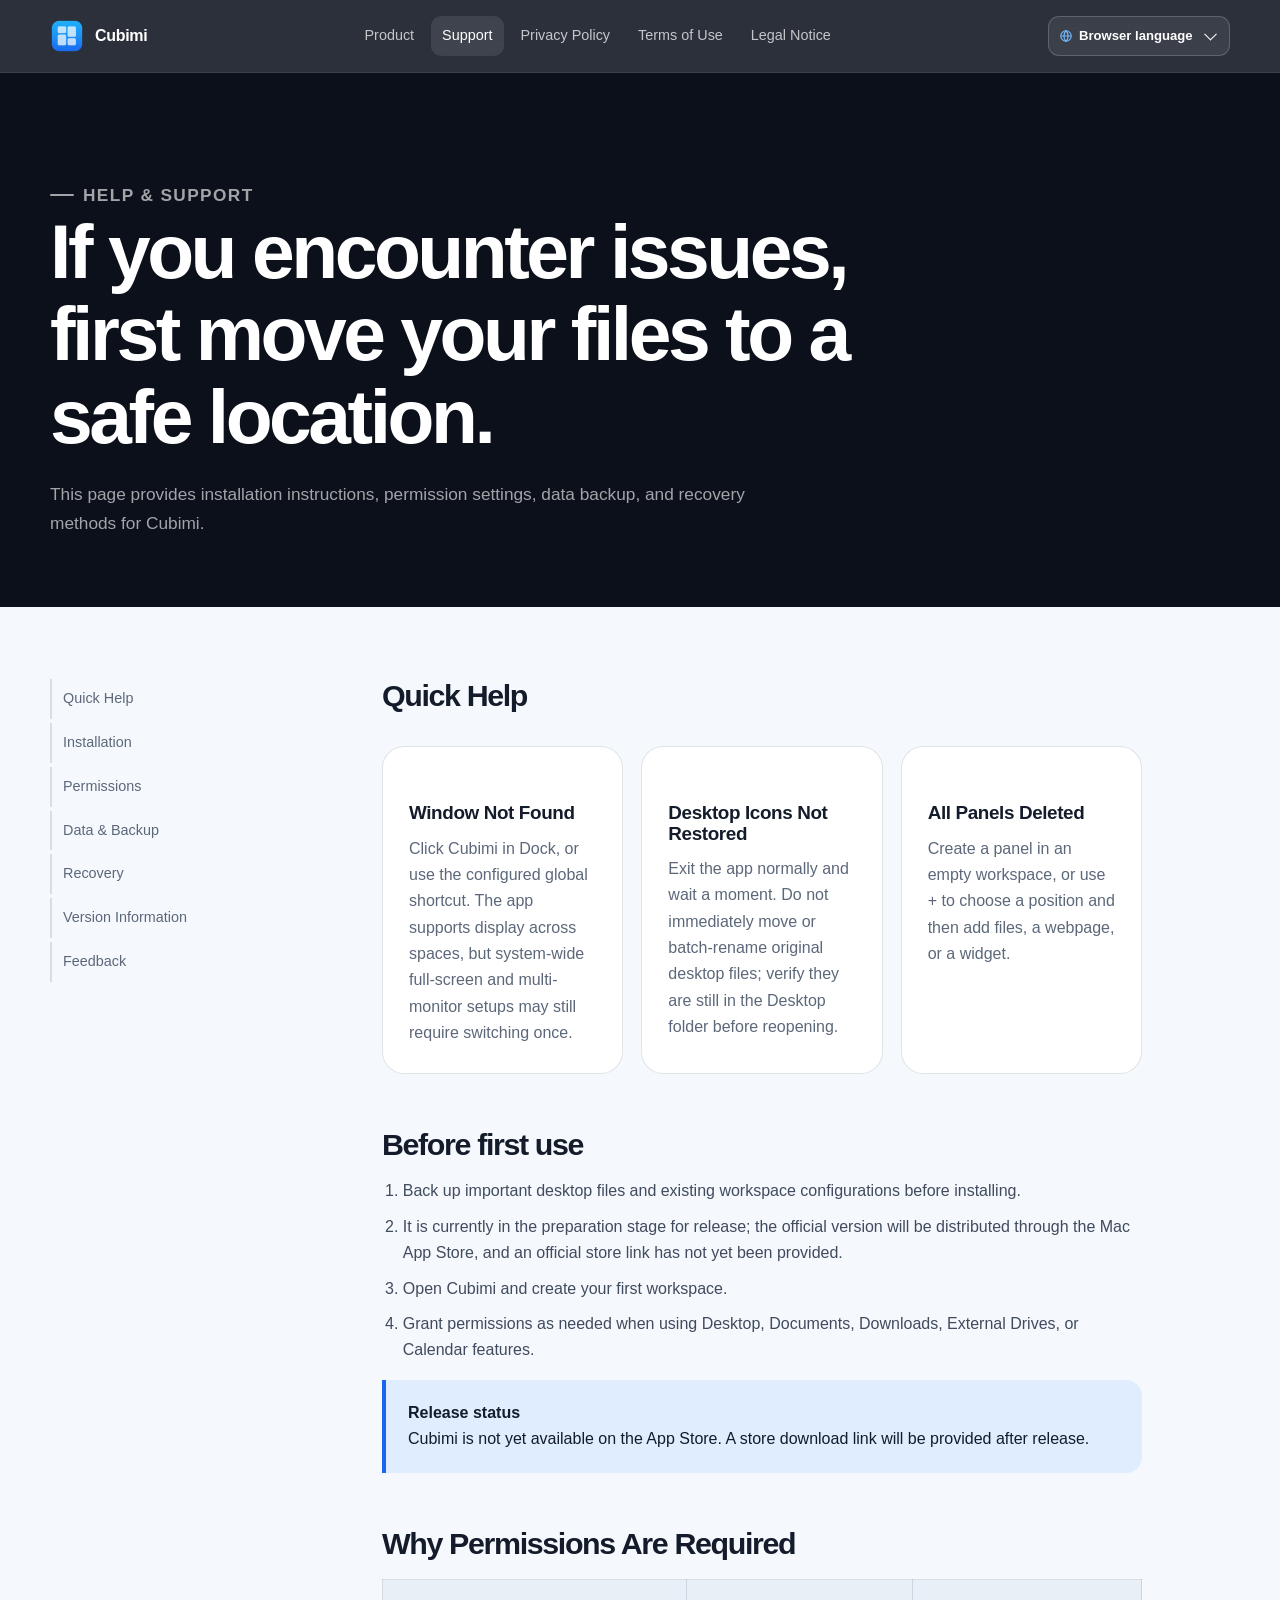
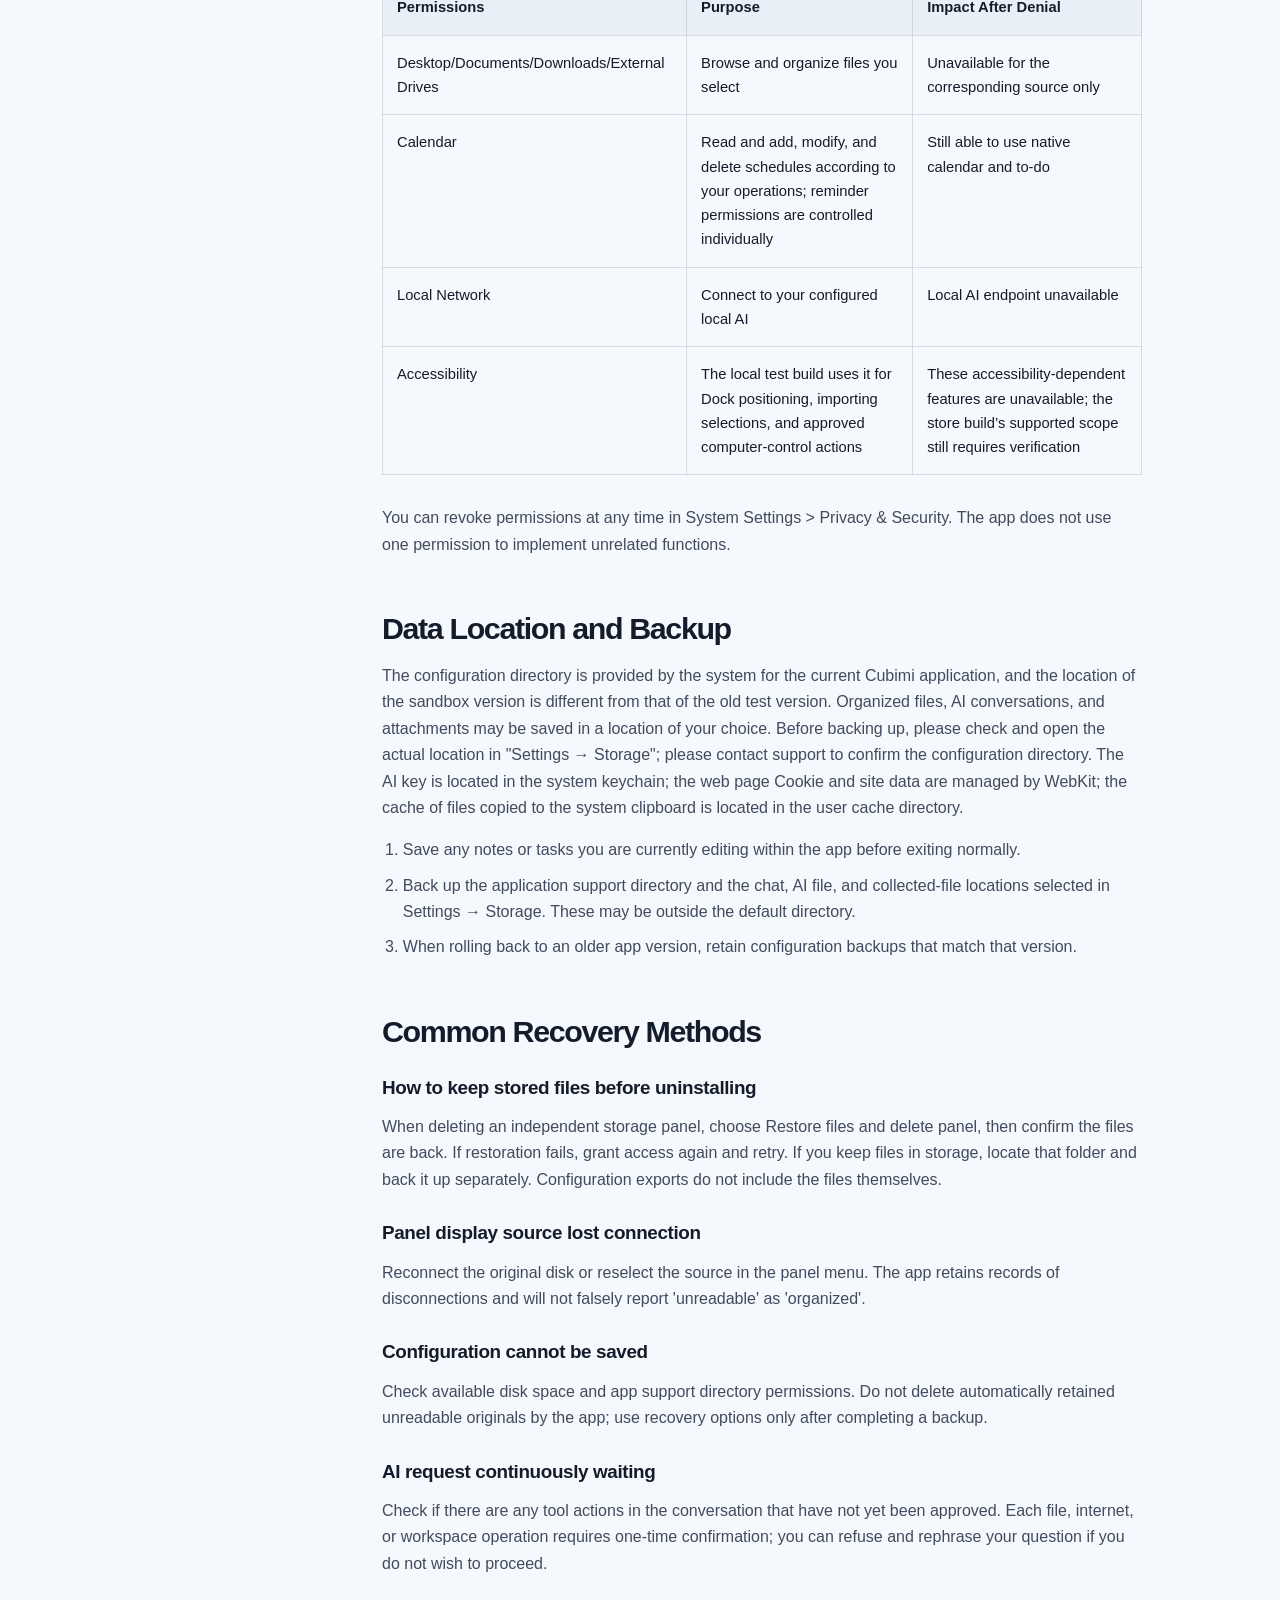
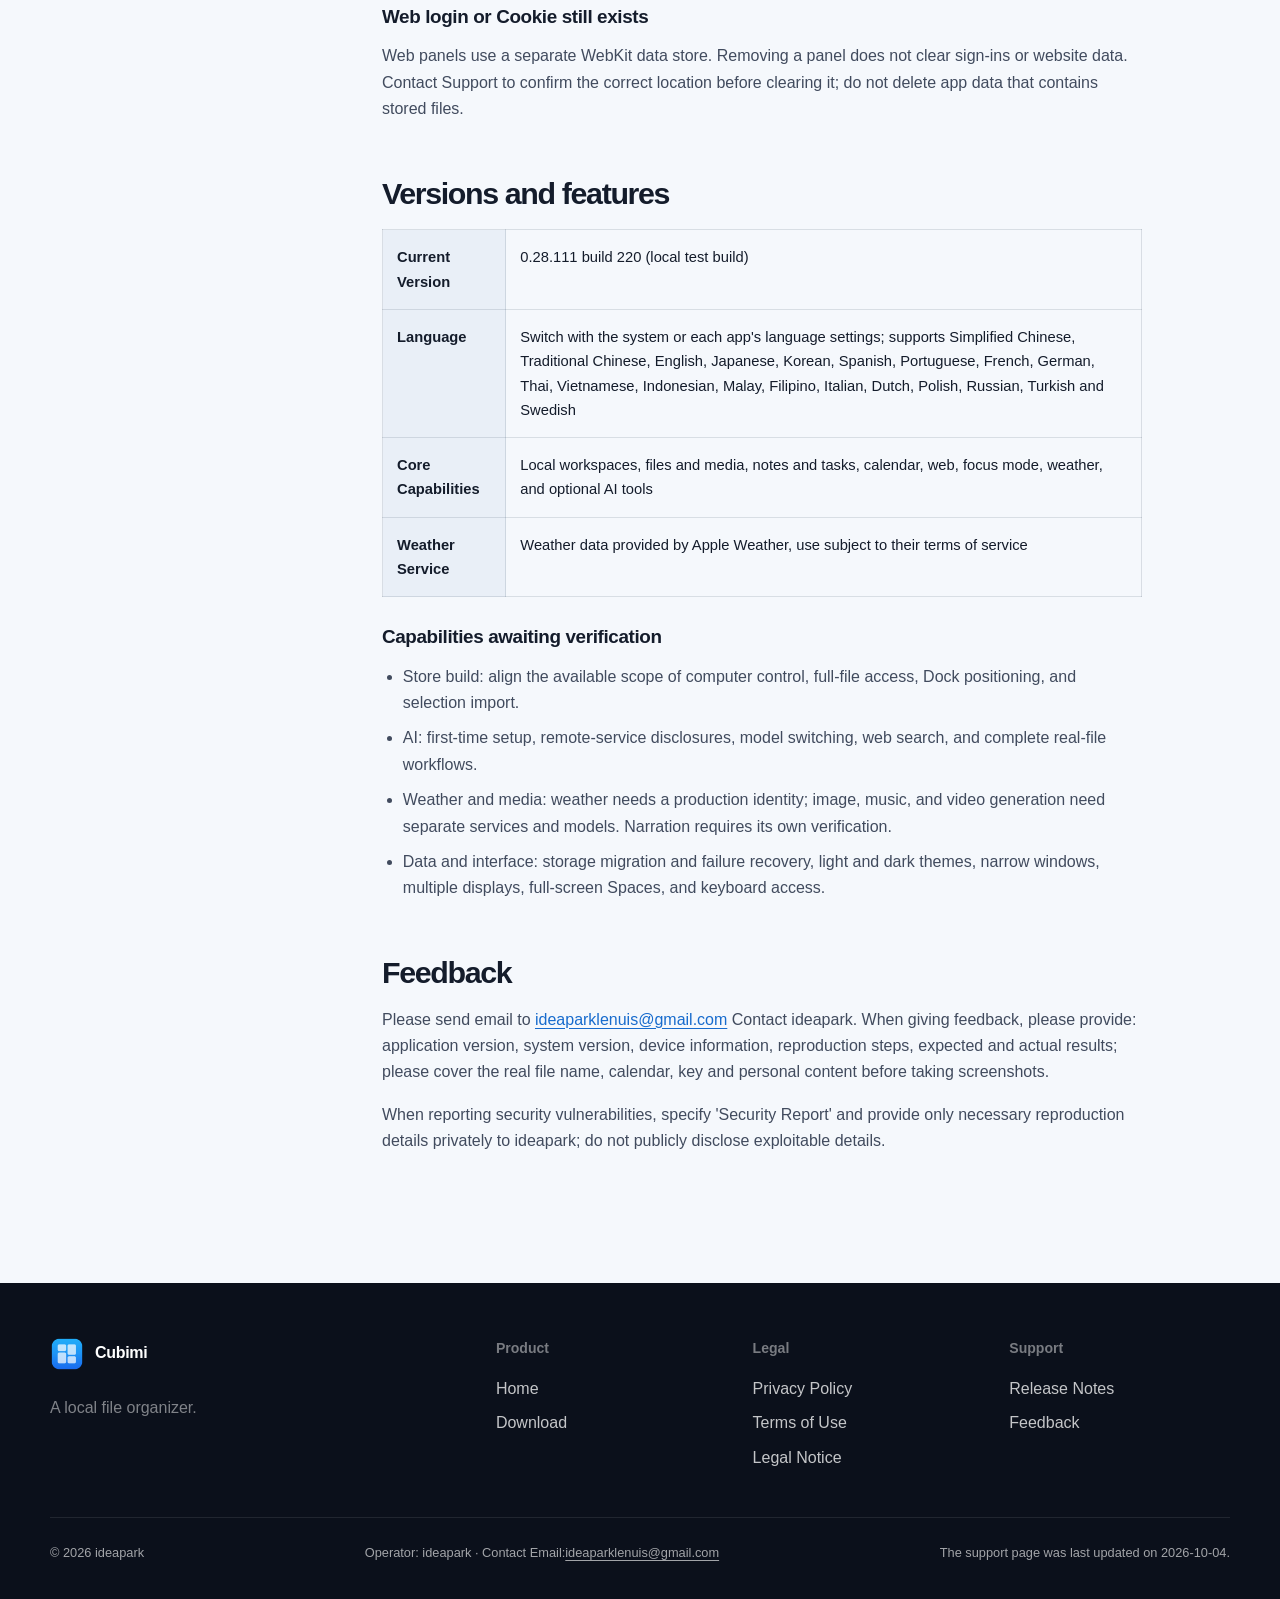
==== support/index.html @ 89dd60d5 "Deploy Cubimi 1.0 official website" ====
<!doctype html>
<html lang="zh-CN">
<head>
  <meta charset="utf-8"><meta name="robots" content="index,follow">
<meta name="viewport" content="width=device-width,initial-scale=1">
  <title>帮助与支持｜Cubimi</title>
  <meta name="description" content="Cubimi安装、权限、数据位置、故障恢复和版本说明。">
  <meta name="theme-color" content="#0b0d0e"><link rel="canonical" href="https://lenuis.github.io/support/">
  <link rel="icon" href="/favicon.svg" type="image/svg+xml"><link rel="stylesheet" href="/assets/site.css?v=task463-20261002">
  <script defer src="/assets/i18n-data.js?v=task471"></script><script defer src="/assets/i18n.js?v=task462-20261002"></script>
</head>
<body>
  <a class="skip-link" href="#main">跳到主要内容</a>
  <header class="site-header"><nav class="nav" aria-label="主导航"><a class="brand" href="/"><img src="/assets/app-icon.png" alt=""><span>Cubimi</span></a><div class="nav-links"><a href="/">产品</a><a aria-current="page" href="/support/">支持</a><a href="/privacy/">隐私政策</a><a href="/terms/">使用条款</a><a href="/legal/">法律声明</a></div></nav></header>
  <main id="main">
    <section class="legal-hero"><div class="shell"><p class="eyebrow">Help &amp; Support</p><h1>遇到问题，先把文件放在安全的位置。</h1><p>这里提供Cubimi的安装、权限、数据备份和恢复方法。</p></div></section>
    <div class="shell legal-layout">
      <nav class="toc" aria-label="本页目录"><a href="#quick-help">快速帮助</a><a href="#install">安装</a><a href="#permissions">权限</a><a href="#data">数据与备份</a><a href="#recovery">故障恢复</a><a href="#release">版本信息</a><a href="#report">反馈问题</a></nav>
      <article class="legal-copy">
        <h2 id="quick-help">快速帮助</h2>
        <div class="support-grid">
          <div class="support-card"><h3>窗口找不到</h3><p>点击 Dock 中的Cubimi，或使用已设置的全局快捷键。应用支持跨空间显示，但系统全屏和多显示器仍可能需要切换一次。</p></div>
          <div class="support-card"><h3>桌面图标未恢复</h3><p>先正常退出应用并等待片刻。不要立即移动或批量改名原桌面文件；确认文件仍在桌面目录后再重新打开。</p></div>
          <div class="support-card"><h3>分区全删了</h3><p>空白工作区可以新建分区；也可点击“＋”选择位置，再选择文件、网页或小工具内容。</p></div>
        </div>

        <h2 id="install">首次使用前</h2>
        <ol>
          <li>安装前备份重要桌面文件和现有工作台配置。</li>
          <li>当前为发布准备阶段；正式版本将通过 Mac App Store 分发，尚未提供正式商店链接。</li>
          <li>打开Cubimi并创建第一个工作区。</li>
          <li>使用桌面、文稿、下载、外接盘或日历功能时，按需授予对应权限。</li>
        </ol>
        <div class="callout"><strong>发布状态</strong><br>Cubimi 尚未在 App Store 上线；商店下载链接将在上线后提供。</div>

        <h2 id="permissions">权限为什么需要</h2>
        <table class="data-table"><thead><tr><th>权限</th><th>用途</th><th>拒绝后的影响</th></tr></thead><tbody>
          <tr><td>桌面/文稿/下载/外接盘</td><td>浏览和收纳你选择的文件</td><td>仅对应来源不可用</td></tr>
          <tr><td>日历</td><td>读取并按你的操作增改删日程；提醒事项权限单独控制</td><td>仍可使用本机日历和待办</td></tr>
          <tr><td>本地网络</td><td>连接你配置的本地 AI</td><td>本地 AI 端点不可用</td></tr>
          <tr><td>辅助功能</td><td>本地测试版用于 Dock 定位、选区导入及获批的电脑控件操作</td><td>这些辅助功能不可用；商店版提供范围仍待最终验收</td></tr>
        </tbody></table>
        <p>你可以随时在“系统设置 → 隐私与安全性”中撤回权限。应用不会用一项权限去实现不相关的功能。</p>

        <h2 id="data">数据位置与备份</h2>
        <p><span>配置目录由系统为当前 Cubimi 应用提供，沙盒版与旧测试版的位置不同。收纳文件、AI 对话和附件可能保存在自选位置。备份前，请在“设置 → 存储”中核对并打开实际位置；配置目录请联系支持确认</span>。AI 密钥位于系统钥匙串；网页 Cookie 和站点数据由 WebKit 管理；已复制到系统剪贴板的文件缓存位于用户缓存目录。</p>
        <ol>
          <li>先在应用内保存正在编辑的便签或待办并正常退出。</li>
          <li>备份应用支持目录，并另外备份“设置 → 存储”中选择的对话、AI 文件与收纳文件目录；这些位置可能不在默认目录内。</li>
          <li>需要回退应用版本时，同时保留与该版本匹配的配置备份。</li>
        </ol>

        <h2 id="recovery">常见恢复方式</h2>
        <h3>卸载前如何保留收纳文件</h3><p>删除独立存储分区时选择“恢复到原位置并删除”，核对文件确已恢复；失败时重新授权后重试。若选择保留文件，先找到收纳目录并独立备份。配置导出不包含文件实体。</p><h3>分区显示来源失联</h3><p>重新连接原磁盘或在分区菜单中重新选择来源。应用会保留失联记录，不会把“读不到”冒充“整理完成”。</p>
        <h3>配置无法保存</h3><p>检查磁盘剩余空间和应用支持目录权限。不要删除应用自动保留的不可读原件；完成备份后再使用恢复入口。</p>
        <h3>AI 请求一直等待</h3><p>查看对话中是否有尚未批准的工具动作。每个文件、联网或工作台操作均需一次性确认；不想执行时可以拒绝并重新提问。</p>
        <h3>网页登录或 Cookie 仍存在</h3><p>网页分区使用独立 WebKit 数据区。删除分区不等于清除登录与站点数据；彻底清理前请先联系支持确认位置，不要直接删除包含收纳文件的应用数据。</p>

        <h2 id="release">版本与功能</h2>
        <table class="data-table"><tbody>
          <tr><th>当前版本</th><td>0.28.111 build 220（本地测试版）</td></tr>
          <tr><th>语言</th><td>随系统或每个 App 的语言设置切换；支持简体中文、繁体中文、英文、日语、韩语、西班牙语、葡萄牙语、法语、德语、泰语、越南语、印尼语、马来语、菲律宾语、意大利语、荷兰语、波兰语、俄语、土耳其语和瑞典语</td></tr>
          <tr><th>主要能力</th><td>本地工作区、文件与媒体、便签待办、日历、网页、专注、天气和可选 AI 工具</td></tr>
          <tr><th>天气服务</th><td>天气数据由 Apple Weather 提供，使用受其服务条款约束</td></tr>
        </tbody></table>

        <h3>仍需验收的能力</h3><ul><li>商店版：统一电脑操控、全文件访问、Dock 定位与选区导入的可用范围。</li><li>AI：新用户安装、远程服务告知、换模型、联网搜索及真实文件操作全流程。</li><li>天气与媒体：天气服务需正式身份；生图、音乐与视频需独立服务和模型；旁白需单独验证。</li><li>数据与界面：存储迁移及失败恢复，浅色与深色、窄窗口、多显示器、全屏空间和键盘操作。</li></ul>
        <h2 id="report">反馈问题</h2>
        <p>请发送邮件至 <a href="mailto:ideaparklenuis@gmail.com">ideaparklenuis@gmail.com</a> 联系 ideapark。反馈时请提供：应用版本、系统版本、设备信息、复现步骤、预期与实际结果；截图前请遮盖真实文件名、日历、密钥和个人内容。</p>
        <p>报告安全漏洞时请注明“安全报告”，仅向 ideapark 私下提供必要的复现信息，不要公开披露可利用细节。</p>
      </article>
    </div>
  </main>
  <footer class="site-footer"><div class="shell"><div class="footer-grid"><div class="footer-brand"><a class="brand" href="/"><img src="/assets/app-icon.png" alt=""><span>Cubimi</span></a><p>一款本地文件收纳器。</p></div><div class="footer-col"><strong>产品</strong><a href="/">首页</a><a href="/#download">下载</a></div><div class="footer-col"><strong>法律</strong><a href="/privacy/">隐私政策</a><a href="/terms/">使用条款</a><a href="/legal/">法律声明</a></div><div class="footer-col"><strong>支持</strong><a href="#release">版本说明</a><a href="#report">反馈问题</a></div></div><div class="footer-bottom"><span>© 2026 ideapark</span><span>运营者：ideapark · 联系邮箱：<a href="mailto:ideaparklenuis@gmail.com">ideaparklenuis@gmail.com</a></span><span>支持页面最后更新于 2026-10-04。</span></div></div></footer>
</body>
</html>
---- assets/site.css ----
:root {
  --ink: #0b101b;
  --ink-soft: #151d2c;
  --paper: #f5f8fc;
  --paper-2: #e9eff7;
  --text: #141c2b;
  --muted: #5c687a;
  --line: rgba(15, 32, 59, .12);
  --accent: #75b9ff;
  --accent-deep: #1967f0;
  --accent-wash: #dfedff;
  --blue: #1967f0;
  --radius: 28px;
  --shadow: 0 24px 80px rgba(8, 20, 42, .12);
  --max: 1180px;
}

* { box-sizing: border-box; }
html { scroll-behavior: smooth; }
body {
  margin: 0;
  color: var(--text);
  background: var(--paper);
  font-family: -apple-system, BlinkMacSystemFont, "SF Pro Text", "PingFang SC", "Microsoft YaHei", sans-serif;
  font-size: 16px;
  line-height: 1.65;
  text-rendering: optimizeLegibility;
}
a { color: inherit; }
img { display: block; max-width: 100%; height: auto; }
button, a { -webkit-tap-highlight-color: transparent; }
:focus-visible { outline: 3px solid var(--blue); outline-offset: 4px; border-radius: 8px; }

.skip-link {
  position: fixed; top: 12px; left: 12px; z-index: 100;
  padding: 10px 16px; border-radius: 12px; background: #fff; color: #111;
  transform: translateY(-160%); transition: transform .2s;
}
.skip-link:focus { transform: translateY(0); }

.site-header {
  position: sticky; top: 0; z-index: 50;
  border-bottom: 1px solid rgba(255,255,255,.08);
  background: rgba(11,16,27,.86);
  color: #fff;
  backdrop-filter: saturate(150%) blur(20px);
}
.nav {
  width: min(calc(100% - 40px), var(--max)); min-height: 72px; margin: 0 auto;
  display: flex; align-items: center; justify-content: space-between; gap: 24px;
}
.brand { flex: 0 0 auto; display: inline-flex; align-items: center; gap: 11px; text-decoration: none; font-weight: 720; letter-spacing: -.02em; }
.brand span { white-space: nowrap; overflow-wrap: normal; hyphens: none; }
.brand img { width: 34px; height: 34px; border-radius: 9px; }
.nav-links { display: flex; align-items: center; justify-content: flex-end; gap: 6px; flex-wrap: wrap; }
.nav-links a { color: rgba(255,255,255,.72); text-decoration: none; padding: 8px 11px; border-radius: 10px; font-size: .9rem; }
.nav-links a:hover, .nav-links a[aria-current="page"] { color: #fff; background: rgba(255,255,255,.09); }
.nav-cta { border: 1px solid rgba(255,255,255,.18); }
.language-picker {
  position: relative; display: inline-flex; align-items: center; flex: 0 0 auto;
  min-height: 38px; border: 1px solid rgba(255,255,255,.18); border-radius: 11px;
  background: rgba(255,255,255,.07); color: #fff;
}
.language-picker-icon { position: absolute; left: 10px; z-index: 1; color: var(--accent); font-weight: 800; pointer-events: none; }
.language-picker-icon svg { display: block; width: 14px; height: 14px; fill: none; stroke: currentColor; stroke-width: 1.6; }
/* Pin the arrow independently: native arrows ignore padding in some browsers. */
.language-picker::after {
  content: ""; position: absolute; right: 14px; top: 50%; width: 8px; height: 8px;
  border-right: 1.5px solid currentColor; border-bottom: 1.5px solid currentColor;
  transform: translateY(-70%) rotate(45deg); pointer-events: none;
}
.language-picker select {
  min-width: 126px; max-width: 180px; height: 38px; padding: 0 36px 0 30px; border: 0;
  border-radius: inherit; -webkit-appearance: none; appearance: none; background: transparent; color: inherit;
  font: inherit; font-size: .82rem; font-weight: 650; cursor: pointer;
}
.language-picker select:focus { outline: 0; }
.language-picker select:focus-visible { outline: 3px solid var(--blue); outline-offset: 4px; }
.language-picker option { color: #111; background: #fff; }
.language-picker-floating { position: fixed; top: 16px; right: 16px; z-index: 80; background: #161e2e; }

.shell { width: min(calc(100% - 40px), var(--max)); margin: 0 auto; }
.hero {
  overflow: hidden; color: #fff;
  background:
    radial-gradient(circle at 75% 15%, rgba(30,148,245,.24), transparent 31%),
    radial-gradient(circle at 10% 80%, rgba(33,178,250,.15), transparent 28%),
    var(--ink);
}
.hero-grid { min-height: 720px; padding: 96px 0 70px; display: grid; grid-template-columns: minmax(0, .9fr) minmax(0, 1.1fr); gap: 56px; align-items: center; }
.hero-grid > :first-child { position: relative; z-index: 2; min-width: 0; }
.preview-note { margin: 0 0 18px; color: #ffe6a8; font-size: .875rem; }
.legal-hero .preview-note { margin: 0 0 18px; color: #ffe6a8; font-size: .875rem; }
.screenshot-note { font-size: .875rem; color: var(--muted); }
/* Long localized words must wrap inside their column, never over adjacent controls. */
.brand, .nav-links, .trust-item > div, .section-head > *, .feature-card,
.showcase-caption, .showcase-side, .cta-panel > *, .footer-grid > * { min-width: 0; }
.hero h1, .section-head h2, .feature-card h3, .cta-panel h2,
.legal-copy, .footer-col { overflow-wrap: break-word; hyphens: auto; }
section[id], h2[id] { scroll-margin-top: 130px; }
.eyebrow { display: inline-flex; align-items: center; gap: 9px; margin: 0 0 20px; color: var(--accent); font-size: .86rem; font-weight: 750; letter-spacing: .08em; text-transform: uppercase; }
.eyebrow::before { content: ""; width: 24px; height: 2px; border-radius: 2px; background: currentColor; }
h1, h2, h3 { margin: 0; line-height: 1.08; letter-spacing: -.045em; }
h1 { max-width: 640px; font-size: clamp(3rem, 4.2vw, 4.25rem); font-weight: 800; }
.hero h1 span { color: var(--accent); }
.hero-copy { max-width: 560px; margin: 24px 0 0; color: rgba(255,255,255,.68); font-size: clamp(1.08rem, 1.5vw, 1.28rem); line-height: 1.75; }
.hero-actions { display: flex; gap: 12px; margin-top: 34px; flex-wrap: wrap; }
.button { display: inline-flex; min-height: 48px; align-items: center; justify-content: center; gap: 9px; padding: 0 20px; border-radius: 14px; text-decoration: none; font-weight: 720; }
.button-primary { background: var(--accent-deep); color: #fff; box-shadow: 0 12px 36px rgba(30,148,245,.2); }
.button-secondary { border: 1px solid rgba(255,255,255,.16); color: #fff; background: rgba(255,255,255,.06); }
.hero-note { margin: 17px 0 0; color: rgba(255,255,255,.45); font-size: .85rem; }
.visual-stage { position: relative; min-width: 0; min-height: 530px; display: grid; place-items: center; }
.hero-concept {
  position: relative; width: 108%; max-width: 720px; transform: translateX(-4%);
  mask-image: radial-gradient(ellipse farthest-side, #000 78%, transparent 100%);
}
.app-shot { width: 100%; min-width: 0; height: auto; }
.privacy-chip { display: inline-flex; width: fit-content; align-items: center; gap: 9px; margin-top: 18px; color: rgba(255,255,255,.64); font-size: .9rem; font-weight: 650; }
.privacy-chip i { width: 8px; height: 8px; border-radius: 50%; background: var(--accent); box-shadow: 0 0 0 4px rgba(30,148,245,.11); }

.trust-row { background: #111a29; color: #fff; border-top: 1px solid rgba(255,255,255,.06); }
.trust-list { min-height: 94px; display: grid; grid-template-columns: repeat(4, 1fr); }
.trust-item { display: flex; align-items: center; gap: 13px; padding: 20px 24px; border-right: 1px solid rgba(255,255,255,.08); }
.trust-item:first-child { border-left: 1px solid rgba(255,255,255,.08); }
.trust-mark { display: grid; place-items: center; flex: 0 0 34px; height: 34px; border-radius: 11px; background: rgba(30,148,245,.12); color: var(--accent); font-weight: 800; }
.trust-item strong { display: block; font-size: .93rem; }
.trust-item small { color: rgba(255,255,255,.48); font-size: .76rem; }

.section { padding: 112px 0; }
.section-muted { background: var(--paper-2); }
.section-dark { background: var(--ink); color: #fff; }
.section-head { display: grid; grid-template-columns: .72fr 1fr; gap: 64px; align-items: end; margin-bottom: 54px; }
.section-head h2 { font-size: clamp(2.4rem, 5vw, 4.6rem); }
.section-head p { max-width: 600px; margin: 0; color: var(--muted); font-size: 1.08rem; }
.section-dark .section-head p { color: rgba(255,255,255,.58); }
.kicker { margin: 0 0 14px; color: var(--accent-deep); font-size: .82rem; font-weight: 780; letter-spacing: .1em; text-transform: uppercase; }

.feature-grid { display: grid; grid-template-columns: repeat(12, 1fr); gap: 18px; }
.feature-card { min-height: 310px; padding: 30px; border: 1px solid var(--line); border-radius: var(--radius); background: rgba(255,255,255,.58); overflow: hidden; }
.feature-card:nth-child(1), .feature-card:nth-child(4) { grid-column: span 7; }
.feature-card:nth-child(2), .feature-card:nth-child(3) { grid-column: span 5; }
.feature-card h3 { margin-top: 62px; font-size: 1.65rem; }
.feature-card p { max-width: 490px; color: var(--muted); margin: 14px 0 0; }
.feature-number { display: inline-grid; place-items: center; width: 44px; height: 44px; border-radius: 14px; background: var(--ink); color: var(--accent); font-weight: 800; }
.feature-card.accent { background: var(--ink); color: #fff; border-color: transparent; }
.feature-card.accent p { color: rgba(255,255,255,.58); }
.feature-card.accent .feature-number { background: var(--accent); color: #0b2142; }

.showcase { display: grid; grid-template-columns: 1.25fr .75fr; gap: 22px; align-items: stretch; }
.showcase-main, .showcase-side { height: 100%; border-radius: 32px; overflow: hidden; border: 1px solid var(--line); background: #fff; box-shadow: var(--shadow); }
.showcase-main { padding: 18px; }
.showcase-image-link { display: block; border-radius: 20px; overflow: hidden; }
.showcase-main img { border-radius: 20px; }
.showcase-caption { padding: 28px 12px 10px; }
.showcase-caption h3 { max-width: 620px; font-size: 1.8rem; }
.showcase-caption > p:not(.kicker) { max-width: 620px; margin: 14px 0 0; color: var(--muted); }
.showcase-points { display: grid; grid-template-columns: repeat(3, 1fr); gap: 10px; margin-top: 24px; }
.showcase-points span { padding: 14px 15px; border: 1px solid var(--line); border-radius: 16px; background: var(--paper); }
.showcase-points strong, .showcase-points small { display: block; }
.showcase-points strong { font-size: .9rem; }
.showcase-points small { margin-top: 3px; color: var(--muted); font-size: .75rem; }
.showcase-side { padding: 32px; display: flex; flex-direction: column; justify-content: space-between; }
.showcase-side img { width: min(100%, 360px); margin: 0 auto; border: 1px solid var(--line); border-radius: 22px; box-shadow: 0 20px 48px rgba(8,20,42,.1); }
.showcase-side h3 { font-size: 1.8rem; margin-top: 30px; }
.showcase-side p { color: var(--muted); margin-bottom: 0; }

.privacy-layout { display: grid; grid-template-columns: .84fr 1.16fr; gap: 54px; align-items: start; }
.privacy-statement { position: sticky; top: 106px; }
.privacy-statement h2 { font-size: clamp(2.7rem, 5vw, 4.7rem); }
.privacy-statement p { color: rgba(255,255,255,.58); }
.privacy-stack { display: grid; gap: 14px; }
.privacy-card { padding: 24px 26px; border: 1px solid rgba(255,255,255,.1); border-radius: 22px; background: rgba(255,255,255,.05); }
.privacy-card strong { color: var(--accent); font-size: 1rem; }
.privacy-card p { margin: 8px 0 0; color: rgba(255,255,255,.62); }

.widget-line { display: flex; gap: 9px; flex-wrap: wrap; }
.pill { padding: 9px 13px; border-radius: 999px; border: 1px solid var(--line); background: rgba(255,255,255,.5); font-size: .88rem; font-weight: 650; }
.faq-grid { display: grid; grid-template-columns: 1fr 1fr; gap: 18px; }
details { border: 1px solid var(--line); border-radius: 18px; background: rgba(255,255,255,.62); padding: 20px 22px; }
summary { cursor: pointer; font-weight: 720; }
details p { margin: 12px 0 0; color: var(--muted); }

.cta-panel { padding: 66px; border-radius: 38px; background: var(--accent-wash); color: #0b2142; display: grid; grid-template-columns: 1fr auto; gap: 32px; align-items: center; }
.cta-panel h2 { max-width: 720px; font-size: clamp(2.5rem, 5vw, 4.6rem); }
.cta-panel p { margin: 18px 0 0; max-width: 680px; color: rgba(11,33,66,.7); }
.cta-panel .button { background: var(--ink); color: #fff; }

.legal-hero { padding: 86px 0 70px; background: var(--ink); color: #fff; }
.legal-hero h1 { max-width: 900px; font-size: clamp(2.8rem, 6vw, 5.7rem); overflow-wrap: anywhere; }
.legal-hero p { max-width: 720px; margin: 22px 0 0; color: rgba(255,255,255,.62); font-size: 1.08rem; }
.status-note { margin-top: 26px; padding: 14px 17px; border: 1px solid rgba(255,198,67,.3); border-radius: 14px; background: rgba(255,198,67,.08); color: #ffe6a8; font-size: .9rem; }
.legal-layout { display: grid; grid-template-columns: 260px minmax(0, 760px); gap: 72px; align-items: start; padding: 72px 0 112px; }
.legal-layout > *, .legal-copy { min-width: 0; }
.toc { position: sticky; top: 104px; display: grid; gap: 4px; }
.toc a { color: var(--muted); text-decoration: none; padding: 8px 11px; border-left: 2px solid var(--line); font-size: .9rem; }
.toc a:hover { color: var(--text); border-left-color: var(--accent-deep); }
.legal-copy h2 { margin: 54px 0 18px; font-size: 1.9rem; }
.legal-copy h1, .legal-copy h2, .legal-copy h3 { overflow-wrap: anywhere; hyphens: auto; }
.legal-copy h2:first-child { margin-top: 0; }
.legal-copy h3 { margin: 30px 0 12px; font-size: 1.18rem; letter-spacing: -.02em; }
.legal-copy p, .legal-copy li { color: #414b5e; }
.legal-copy ul, .legal-copy ol { padding-left: 1.3rem; }
.legal-copy li + li { margin-top: 9px; }
.legal-copy a { color: #176bcd; text-underline-offset: 3px; }
.data-table { width: 100%; border-collapse: collapse; margin: 20px 0 30px; font-size: .92rem; }
.data-table th, .data-table td { padding: 15px 14px; border: 1px solid var(--line); text-align: left; vertical-align: top; }
.data-table th { background: var(--paper-2); }
.placeholder { display: inline-block; padding: 2px 7px; border-radius: 6px; background: #fff0c7; color: #7b4e00; font-weight: 680; }
.callout { padding: 20px 22px; border-left: 4px solid var(--accent-deep); border-radius: 0 16px 16px 0; background: var(--accent-wash); }
.callout.warning { border-left-color: #d28800; background: #fff5da; }
.support-grid { display: grid; grid-template-columns: repeat(3, 1fr); gap: 18px; margin: 34px 0 48px; }
.support-card { padding: 26px; border: 1px solid var(--line); border-radius: 22px; background: #fff; }
.support-card h3 { margin-bottom: 12px; }
.support-card p { margin: 0; color: var(--muted); }

.site-footer { padding: 54px 0 36px; background: #0b101b; color: #fff; }
.footer-grid { display: grid; grid-template-columns: 1.3fr repeat(3, .7fr); gap: 36px; }
.footer-brand { max-width: 340px; }
.footer-brand p { color: rgba(255,255,255,.48); }
.footer-col strong { display: block; margin-bottom: 12px; font-size: .88rem; color: rgba(255,255,255,.45); }
.footer-col a { display: block; width: fit-content; padding: 4px 0; color: rgba(255,255,255,.76); text-decoration: none; }
.footer-bottom { margin-top: 42px; padding-top: 24px; border-top: 1px solid rgba(255,255,255,.09); display: flex; justify-content: space-between; flex-wrap: wrap; gap: 12px 20px; color: rgba(255,255,255,.62); font-size: .8rem; }

@media (max-width: 920px) {
  .nav { align-items: flex-start; padding: 16px 0; }
  .nav-links { max-width: 62%; }
  .language-picker { align-self: center; }
  .hero-grid, .section-head, .privacy-layout, .legal-layout { grid-template-columns: 1fr; }
  .hero-grid { padding-top: 70px; gap: 30px; }
  .visual-stage { min-height: 0; height: auto; }
  .hero-concept { width: 100%; max-width: none; transform: none; }
  .privacy-statement { position: static; }
  .trust-list { grid-template-columns: 1fr 1fr; }
  .trust-item:nth-child(3) { border-left: 1px solid rgba(255,255,255,.08); }
  .feature-card:nth-child(n) { grid-column: span 6; }
  .showcase { grid-template-columns: 1fr; }
  .showcase-main, .showcase-side { height: auto; }
  .legal-layout { gap: 34px; }
  .toc { position: static; display: flex; flex-wrap: wrap; }
  .toc a { border-left: 0; border-bottom: 1px solid var(--line); }
  .support-grid { grid-template-columns: 1fr; }
  .footer-grid { grid-template-columns: 1fr 1fr; }
  .cta-panel { grid-template-columns: 1fr; padding: 48px; }
}

@media (max-width: 620px) {
  .shell, .nav { width: min(calc(100% - 28px), var(--max)); }
  .site-header { position: relative; }
  .nav { display: grid; grid-template-columns: minmax(0, 1fr) auto; gap: 12px; }
  .nav-links { width: calc(100vw - 28px); max-width: none; justify-content: flex-start; margin-left: -8px; flex-wrap: nowrap; overflow-x: auto; scrollbar-width: none; }
  .nav-links::-webkit-scrollbar { display: none; }
  .nav-links a { white-space: nowrap; }
  .nav-links { grid-column: 1 / -1; }
  .language-picker { grid-column: 2; grid-row: 1; justify-self: end; }
  .language-picker select { min-width: 116px; max-width: 150px; }
  .brand { gap: 8px; }
  .brand img { flex: 0 0 34px; }
  .nav-links a { font-size: .82rem; padding: 7px 8px; }
  .hero-grid { min-height: auto; padding: 56px 0 44px; }
  h1 { font-size: clamp(2.55rem, 12.5vw, 3rem); }
  .visual-stage { min-height: 0; height: auto; }
  .privacy-chip { font-size: .82rem; }
  .trust-list { grid-template-columns: 1fr; }
  .trust-item, .trust-item:nth-child(3) { border-left: 1px solid rgba(255,255,255,.08); border-bottom: 1px solid rgba(255,255,255,.08); }
  .section { padding: 78px 0; }
  .section-head { gap: 22px; margin-bottom: 34px; }
  .feature-grid { display: block; }
  .feature-card { min-height: 270px; margin-bottom: 14px; }
  .showcase-caption { padding: 24px 6px 6px; }
  .showcase-points { grid-template-columns: 1fr; }
  .showcase-side { padding: 24px; }
  .faq-grid { grid-template-columns: 1fr; }
  .cta-panel { padding: 34px 26px; border-radius: 28px; }
  .legal-hero { padding: 56px 0 48px; }
  .legal-layout { padding: 48px 0 82px; }
  .toc { width: 100%; max-width: 100%; flex-wrap: nowrap; overflow-x: auto; scrollbar-width: none; }
  .toc::-webkit-scrollbar { display: none; }
  .toc a { flex: 0 0 auto; white-space: nowrap; }
  .data-table { display: block; overflow-x: auto; }
  .footer-grid { grid-template-columns: 1fr; }
  .footer-bottom { display: block; }
  .footer-bottom span { display: block; margin-top: 8px; }
}

@media (prefers-reduced-motion: reduce) {
  html { scroll-behavior: auto; }
  *, *::before, *::after { animation-duration: .01ms !important; transition-duration: .01ms !important; }
}

/* Public support details belong in the shared footer, including narrow screens. */
.footer-bottom span { overflow-wrap: anywhere; }
.footer-bottom a { color: inherit; text-underline-offset: 3px; }

/* Commercial Pricing Section (v1.0) */
.pricing-grid {
  display: grid;
  grid-template-columns: repeat(2, minmax(0, 1fr));
  gap: 24px;
  margin-top: 32px;
}
.pricing-card {
  position: relative;
  display: flex;
  flex-direction: column;
  gap: 16px;
  padding: 32px;
  border-radius: var(--radius);
  background: #fff;
  border: 1px solid var(--line);
  box-shadow: 0 12px 40px rgba(8, 20, 42, .06);
}
.pricing-card.featured {
  background: var(--ink);
  color: #fff;
  border-color: rgba(117, 185, 255, .35);
  box-shadow: var(--shadow);
}
.pricing-badge {
  display: inline-flex;
  align-self: flex-start;
  padding: 5px 12px;
  border-radius: 999px;
  font-size: .82rem;
  font-weight: 600;
  background: var(--accent-wash);
  color: var(--accent-deep);
}
.pricing-card.featured .pricing-badge {
  background: rgba(117, 185, 255, .18);
  color: var(--accent);
}
.pricing-card h3 { margin: 0; font-size: 1.45rem; letter-spacing: -.02em; }
.pricing-amount {
  display: flex;
  align-items: baseline;
  gap: 12px;
  flex-wrap: wrap;
}
.pricing-amount strong { font-size: 2.5rem; line-height: 1; letter-spacing: -.03em; }
.pricing-amount span { font-size: .92rem; color: var(--muted); }
.pricing-card.featured .pricing-amount span { color: rgba(255,255,255,.68); }
.pricing-desc { margin: 0; color: var(--muted); font-size: .96rem; }
.pricing-card.featured .pricing-desc { color: rgba(255,255,255,.78); }
.pricing-points {
  list-style: none;
  margin: 4px 0 8px;
  padding: 0;
  display: grid;
  gap: 10px;
  font-size: .94rem;
}
.pricing-points li {
  position: relative;
  padding-left: 22px;
}
.pricing-points li::before {
  content: "✓";
  position: absolute;
  left: 0;
  color: var(--accent-deep);
  font-weight: 700;
}
.pricing-card.featured .pricing-points li::before { color: var(--accent); }
.pricing-actions {
  margin-top: auto;
  display: flex;
  flex-wrap: wrap;
  gap: 10px;
}
@media (max-width: 820px) {
  .pricing-grid { grid-template-columns: 1fr; }
}
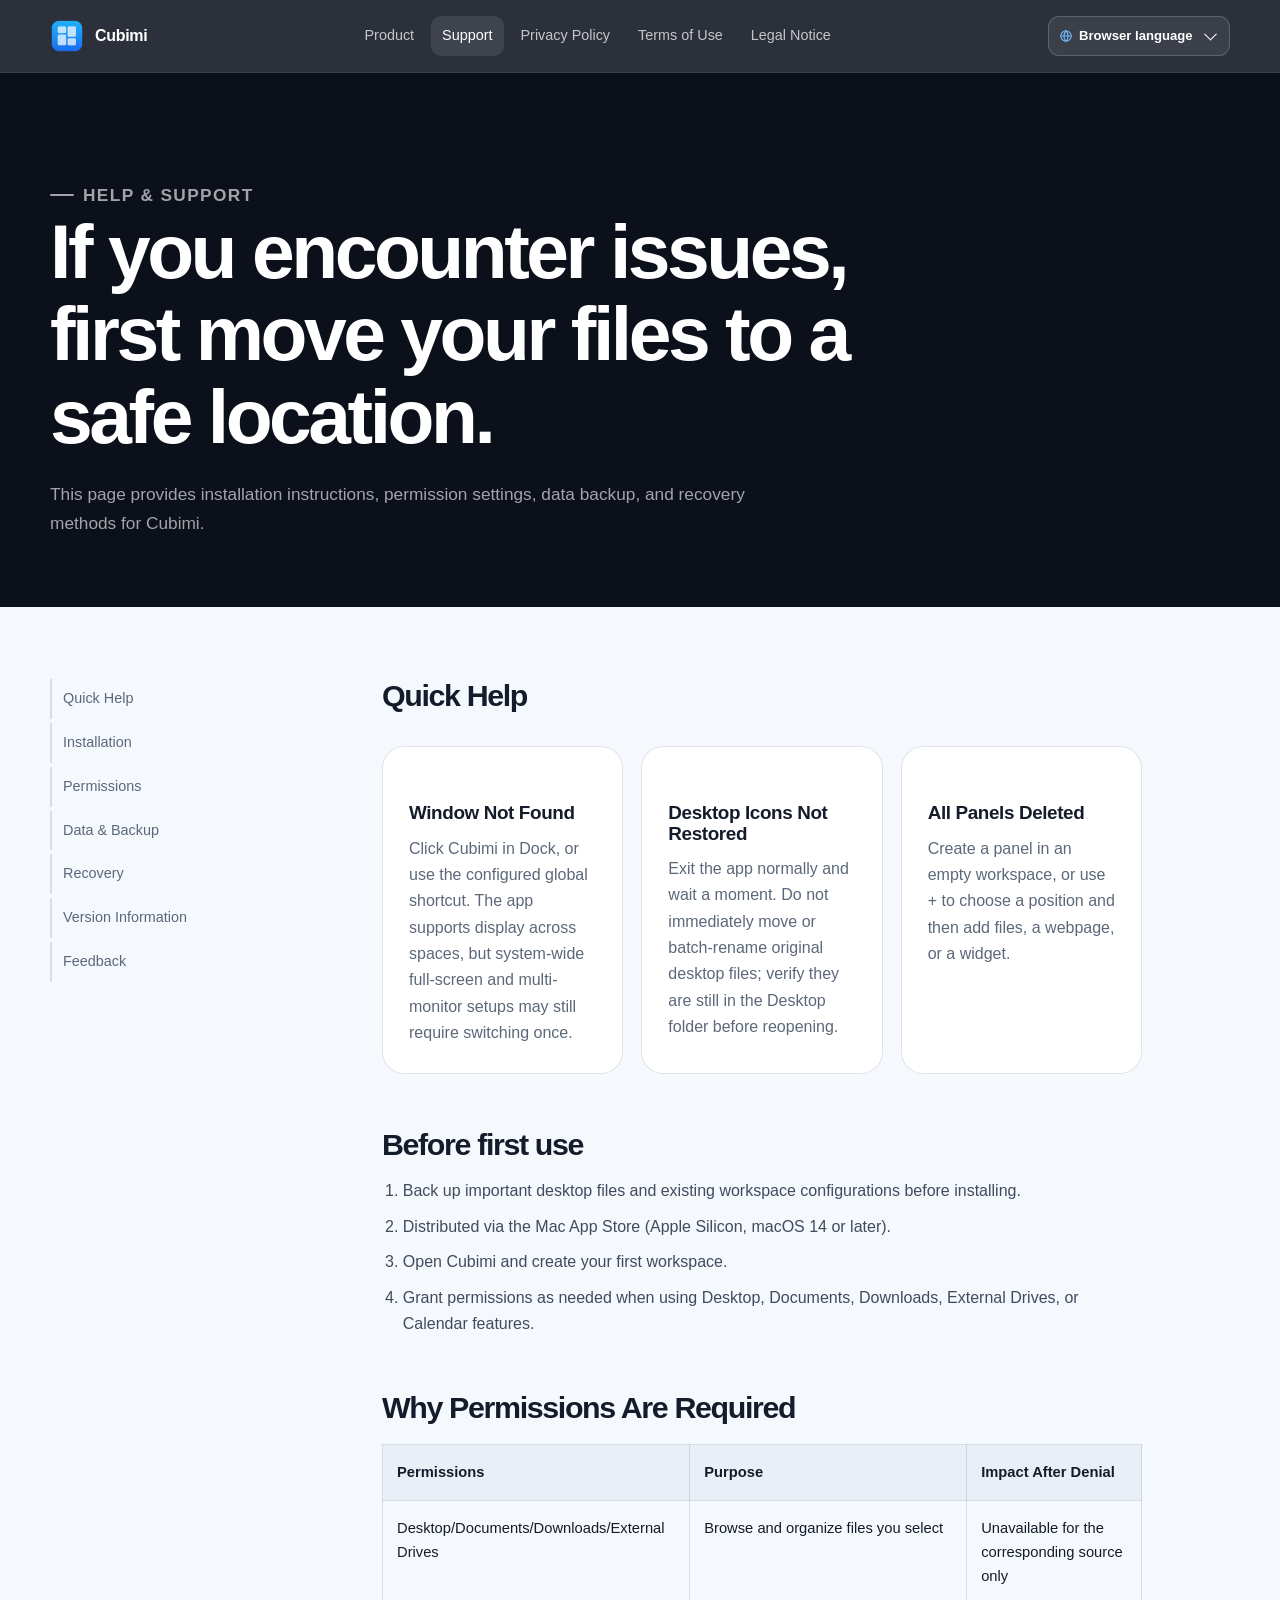
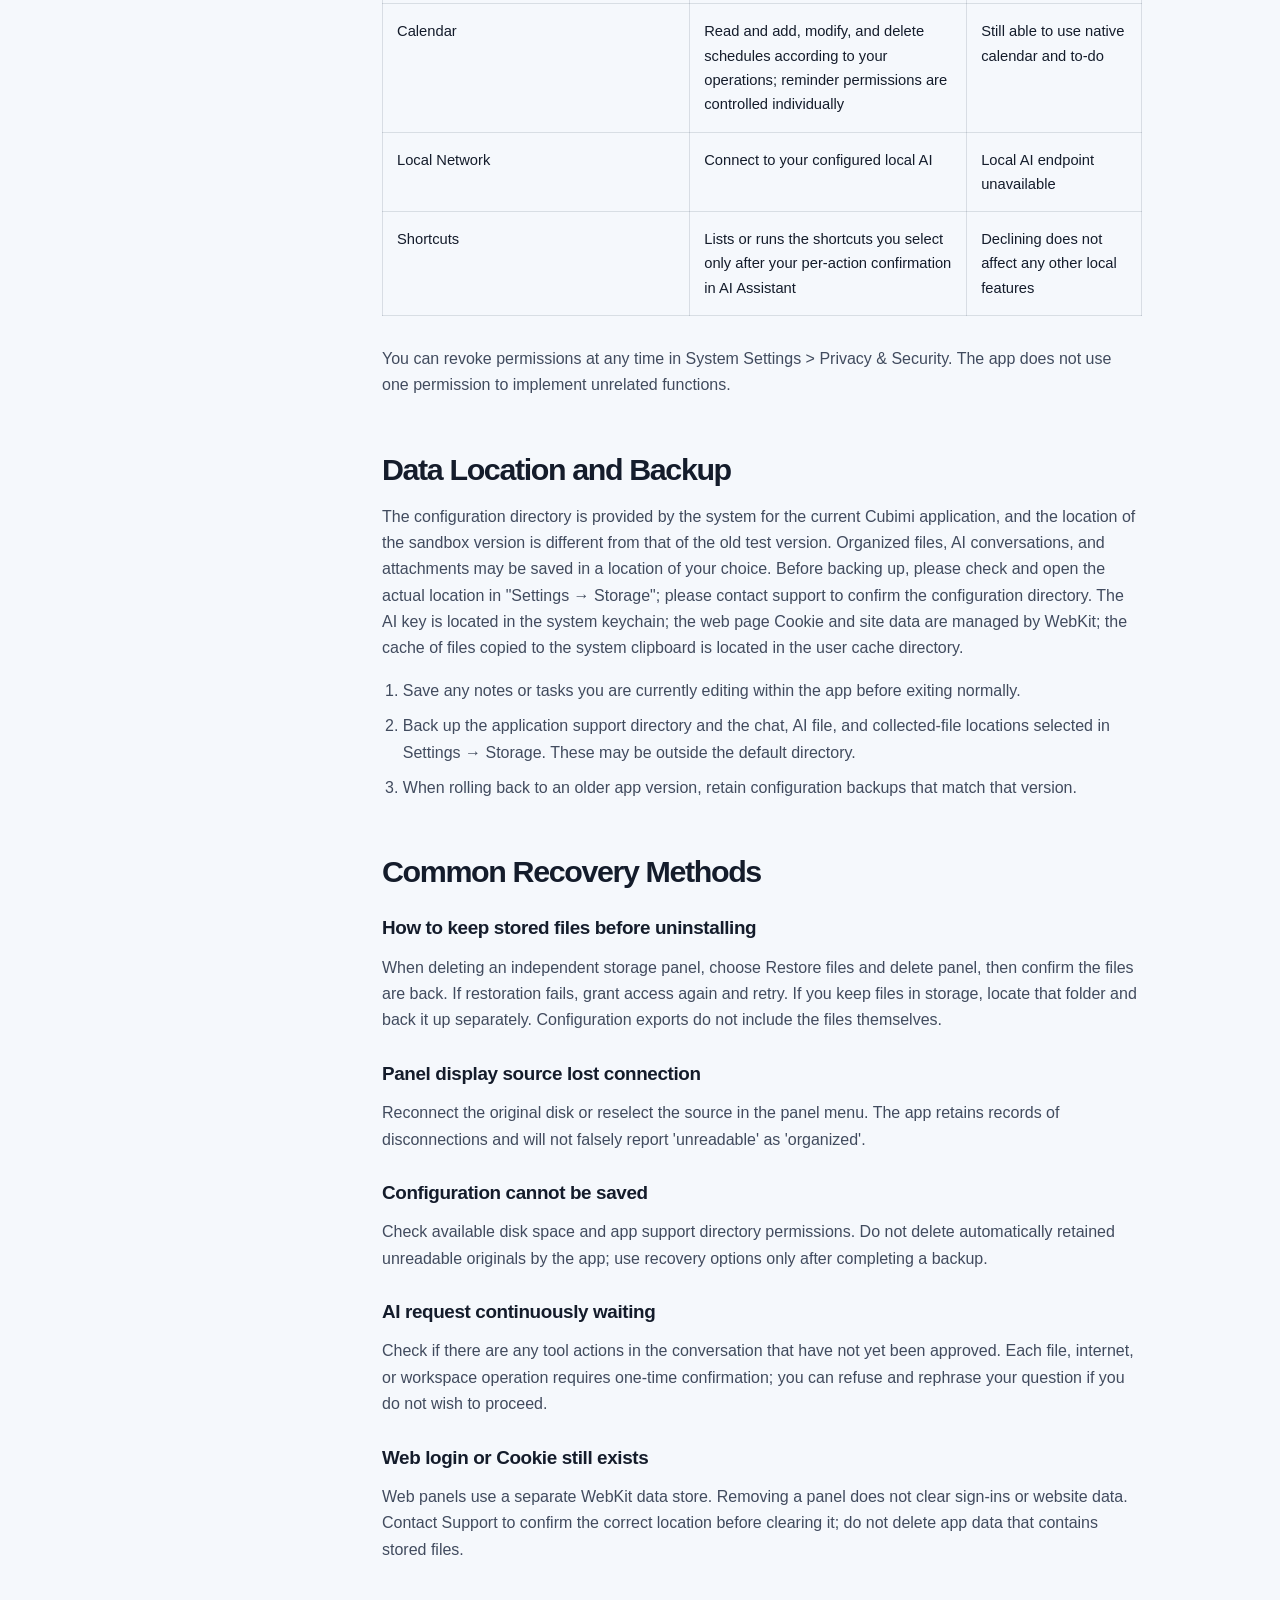
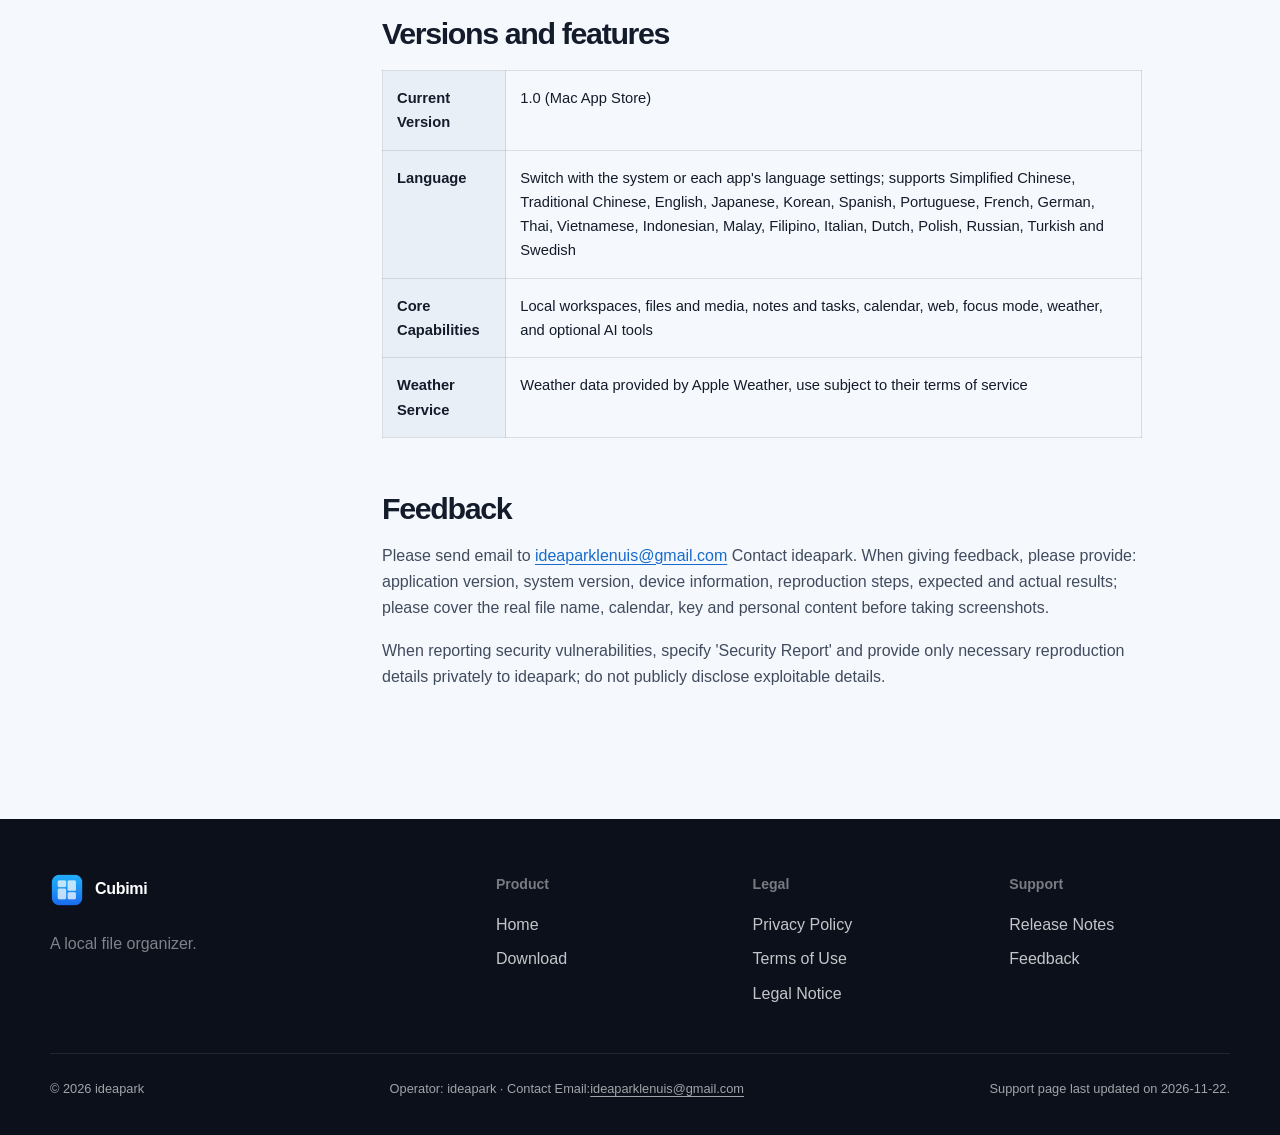
==== commit bc381acb: "Update live support and privacy pages to 1.0 release and GitHub Pages hosting" ====
--- a/support/index.html
+++ b/support/index.html
@@ -27,18 +27,17 @@
         <h2 id="install">首次使用前</h2>
         <ol>
           <li>安装前备份重要桌面文件和现有工作台配置。</li>
-          <li>当前为发布准备阶段；正式版本将通过 Mac App Store 分发，尚未提供正式商店链接。</li>
+          <li>正式版本通过 Mac App Store 分发（支持 Apple Silicon 与 macOS 14+）。</li>
           <li>打开Cubimi并创建第一个工作区。</li>
           <li>使用桌面、文稿、下载、外接盘或日历功能时，按需授予对应权限。</li>
         </ol>
-        <div class="callout"><strong>发布状态</strong><br>Cubimi 尚未在 App Store 上线；商店下载链接将在上线后提供。</div>
 
         <h2 id="permissions">权限为什么需要</h2>
         <table class="data-table"><thead><tr><th>权限</th><th>用途</th><th>拒绝后的影响</th></tr></thead><tbody>
           <tr><td>桌面/文稿/下载/外接盘</td><td>浏览和收纳你选择的文件</td><td>仅对应来源不可用</td></tr>
           <tr><td>日历</td><td>读取并按你的操作增改删日程；提醒事项权限单独控制</td><td>仍可使用本机日历和待办</td></tr>
           <tr><td>本地网络</td><td>连接你配置的本地 AI</td><td>本地 AI 端点不可用</td></tr>
-          <tr><td>辅助功能</td><td>本地测试版用于 Dock 定位、选区导入及获批的电脑控件操作</td><td>这些辅助功能不可用；商店版提供范围仍待最终验收</td></tr>
+          <tr><td>快捷指令</td><td>仅在你于 AI 助手中逐次确认后，列出或运行你选择的快捷指令</td><td>不授权不影响其他全部本地功能</td></tr>
         </tbody></table>
         <p>你可以随时在“系统设置 → 隐私与安全性”中撤回权限。应用不会用一项权限去实现不相关的功能。</p>
 
@@ -58,19 +57,18 @@
 
         <h2 id="release">版本与功能</h2>
         <table class="data-table"><tbody>
-          <tr><th>当前版本</th><td>0.28.111 build 220（本地测试版）</td></tr>
+          <tr><th>当前版本</th><td>1.0（Mac App Store 版）</td></tr>
           <tr><th>语言</th><td>随系统或每个 App 的语言设置切换；支持简体中文、繁体中文、英文、日语、韩语、西班牙语、葡萄牙语、法语、德语、泰语、越南语、印尼语、马来语、菲律宾语、意大利语、荷兰语、波兰语、俄语、土耳其语和瑞典语</td></tr>
           <tr><th>主要能力</th><td>本地工作区、文件与媒体、便签待办、日历、网页、专注、天气和可选 AI 工具</td></tr>
           <tr><th>天气服务</th><td>天气数据由 Apple Weather 提供，使用受其服务条款约束</td></tr>
         </tbody></table>
 
-        <h3>仍需验收的能力</h3><ul><li>商店版：统一电脑操控、全文件访问、Dock 定位与选区导入的可用范围。</li><li>AI：新用户安装、远程服务告知、换模型、联网搜索及真实文件操作全流程。</li><li>天气与媒体：天气服务需正式身份；生图、音乐与视频需独立服务和模型；旁白需单独验证。</li><li>数据与界面：存储迁移及失败恢复，浅色与深色、窄窗口、多显示器、全屏空间和键盘操作。</li></ul>
         <h2 id="report">反馈问题</h2>
         <p>请发送邮件至 <a href="mailto:ideaparklenuis@gmail.com">ideaparklenuis@gmail.com</a> 联系 ideapark。反馈时请提供：应用版本、系统版本、设备信息、复现步骤、预期与实际结果；截图前请遮盖真实文件名、日历、密钥和个人内容。</p>
         <p>报告安全漏洞时请注明“安全报告”，仅向 ideapark 私下提供必要的复现信息，不要公开披露可利用细节。</p>
       </article>
     </div>
   </main>
-  <footer class="site-footer"><div class="shell"><div class="footer-grid"><div class="footer-brand"><a class="brand" href="/"><img src="/assets/app-icon.png" alt=""><span>Cubimi</span></a><p>一款本地文件收纳器。</p></div><div class="footer-col"><strong>产品</strong><a href="/">首页</a><a href="/#download">下载</a></div><div class="footer-col"><strong>法律</strong><a href="/privacy/">隐私政策</a><a href="/terms/">使用条款</a><a href="/legal/">法律声明</a></div><div class="footer-col"><strong>支持</strong><a href="#release">版本说明</a><a href="#report">反馈问题</a></div></div><div class="footer-bottom"><span>© 2026 ideapark</span><span>运营者：ideapark · 联系邮箱：<a href="mailto:ideaparklenuis@gmail.com">ideaparklenuis@gmail.com</a></span><span>支持页面最后更新于 2026-10-04。</span></div></div></footer>
+  <footer class="site-footer"><div class="shell"><div class="footer-grid"><div class="footer-brand"><a class="brand" href="/"><img src="/assets/app-icon.png" alt=""><span>Cubimi</span></a><p>一款本地文件收纳器。</p></div><div class="footer-col"><strong>产品</strong><a href="/">首页</a><a href="/#download">下载</a></div><div class="footer-col"><strong>法律</strong><a href="/privacy/">隐私政策</a><a href="/terms/">使用条款</a><a href="/legal/">法律声明</a></div><div class="footer-col"><strong>支持</strong><a href="#release">版本说明</a><a href="#report">反馈问题</a></div></div><div class="footer-bottom"><span>© 2026 ideapark</span><span>运营者：ideapark · 联系邮箱：<a href="mailto:ideaparklenuis@gmail.com">ideaparklenuis@gmail.com</a></span><span>支持页面最后更新于 2026-11-22。</span></div></div></footer>
 </body>
 </html>
